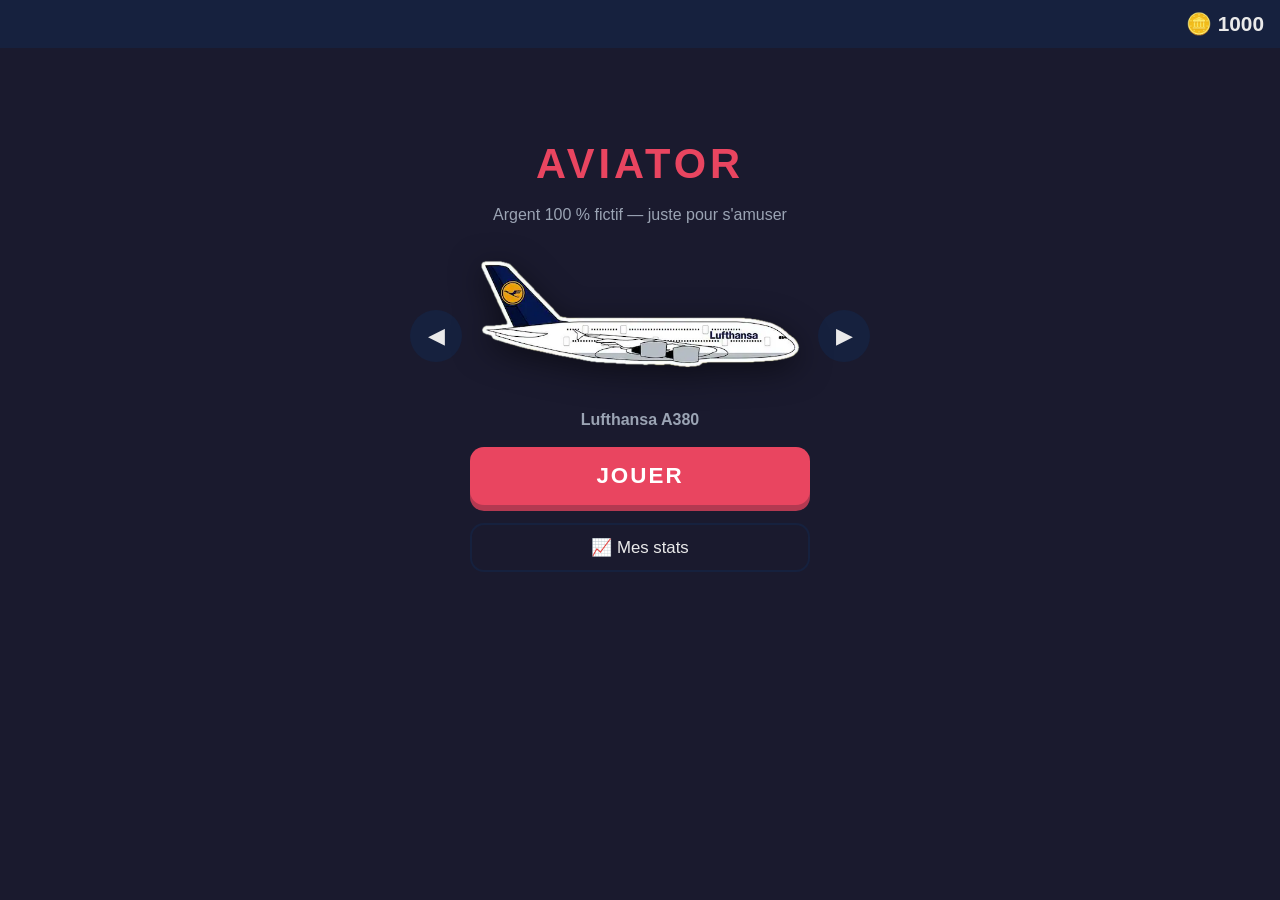
==== index.html @ a74d17c8 "fix: favicon pour éviter le 404 console Co-Authored-By: Claude Fable 5 <noreply@anthropic.com>" ====
<!DOCTYPE html>
<html lang="fr">
<head>
  <meta charset="UTF-8">
  <meta name="viewport" content="width=device-width, initial-scale=1, viewport-fit=cover">
  <meta name="theme-color" content="#16213E">
  <title>Aviator — argent fictif</title>
  <link rel="stylesheet" href="style.css">
  <link rel="manifest" href="manifest.json">
  <link rel="apple-touch-icon" href="img/icon-192.png">
  <link rel="icon" href="img/icon-192.png">
</head>
<body>
  <header class="entete">
    <button id="btn-retour-salon" class="btn-retour cache">← Salon</button>
    <div class="solde">🪙 <span id="affiche-solde">1000</span></div>
    <button id="btn-recharger" class="btn-recharger cache">Recharger</button>
  </header>

  <!-- ÉCRAN SALON -->
  <section id="ecran-salon" class="ecran">
    <h1 class="titre">AVIATOR</h1>
    <p class="sous-titre">Argent 100 % fictif — juste pour s'amuser</p>
    <div class="carrousel">
      <button id="btn-avion-prec" class="fleche" aria-label="Avion précédent">◀</button>
      <div class="avion-vitrine">
        <img id="img-avion-salon" src="img/lufthansa.png" alt="Avion sélectionné">
        <div id="nom-avion" class="nom-avion">Lufthansa A380</div>
      </div>
      <button id="btn-avion-suiv" class="fleche" aria-label="Avion suivant">▶</button>
    </div>
    <button id="btn-jouer" class="btn-principal">JOUER</button>
    <button id="btn-stats" class="btn-secondaire">📈 Mes stats</button>
  </section>

  <!-- ÉCRAN JEU -->
  <section id="ecran-jeu" class="ecran cache">
    <div id="bande-crashs" class="bande-crashs"></div>
    <div class="zone-vol">
      <canvas id="canvas-vol"></canvas>
      <div id="affiche-mult" class="mult">x1.00</div>
      <div id="message-vol" class="message-vol">Prochain vol dans <span id="compte-rebours">5</span> s</div>
    </div>
    <div class="panneau-mise">
      <div class="ligne-mise">
        <label for="champ-mise">Mise</label>
        <input id="champ-mise" type="number" inputmode="numeric" min="10" step="10" value="50">
        <div class="mises-rapides">
          <button data-mise="10">10</button><button data-mise="50">50</button>
          <button data-mise="100">100</button><button data-mise="max">MAX</button>
        </div>
      </div>
      <div class="ligne-mise">
        <label for="champ-auto">Auto-encaisser à</label>
        <input id="champ-auto" type="number" inputmode="decimal" min="1.1" step="0.1" placeholder="x (optionnel)">
      </div>
      <button id="btn-action" class="btn-principal">MISER</button>
      <div id="message-erreur" class="message-erreur"></div>
    </div>
  </section>

  <!-- ÉCRAN STATS -->
  <section id="ecran-stats" class="ecran cache">
    <h2>📈 Évolution du capital</h2>
    <div class="selecteur-duree" id="selecteur-duree">
      <button data-duree="10">10</button>
      <button data-duree="25">25</button>
      <button data-duree="50">50</button>
      <button data-duree="tout" class="actif">Tout</button>
    </div>
    <canvas id="canvas-stats"></canvas>
    <div id="resume-stats" class="resume-stats"></div>
  </section>

  <script src="game.js"></script>
  <script src="app.js"></script>
</body>
</html>
---- style.css ----
* { margin: 0; padding: 0; box-sizing: border-box; }
:root {
  --fond: #1A1A2E; --panneau: #16213E; --accent: #E94560;
  --texte: #EAEAEA; --texte-faible: #9BA4B4;
  --vert: #2ECC71; --rouge: #E74C3C; --or: #F1C40F;
}
html, body { height: 100%; }
body {
  background: var(--fond); color: var(--texte);
  font-family: -apple-system, BlinkMacSystemFont, "Segoe UI", sans-serif;
  display: flex; flex-direction: column;
  padding: env(safe-area-inset-top) env(safe-area-inset-right) env(safe-area-inset-bottom) env(safe-area-inset-left);
  -webkit-user-select: none; user-select: none;
}
.cache { display: none !important; }

.entete {
  display: flex; align-items: center; justify-content: space-between;
  padding: 12px 16px; background: var(--panneau);
  position: sticky; top: 0; z-index: 10;
}
.solde { font-size: 1.3rem; font-weight: 700; margin-left: auto; }
.btn-retour, .btn-recharger {
  background: none; border: 1px solid var(--texte-faible); color: var(--texte);
  border-radius: 8px; padding: 6px 12px; font-size: 0.9rem;
}
.btn-recharger { border-color: var(--vert); color: var(--vert); margin-left: 12px; }
.btn-retour:disabled { opacity: 0.35; }

.ecran { flex: 1; display: flex; flex-direction: column; align-items: center; padding: 20px 16px; gap: 18px; overflow-y: auto; }

.titre { font-size: 2.6rem; letter-spacing: 4px; color: var(--accent); margin-top: 8vh; }
.sous-titre { color: var(--texte-faible); }
.carrousel { display: flex; align-items: center; gap: 8px; width: 100%; justify-content: center; }
.fleche {
  background: var(--panneau); color: var(--texte); border: none; border-radius: 50%;
  width: 52px; height: 52px; font-size: 1.4rem; flex-shrink: 0;
}
.fleche:active { background: var(--accent); }
.avion-vitrine { text-align: center; width: min(60vw, 340px); }
.avion-vitrine img { width: 100%; height: auto; filter: drop-shadow(0 8px 16px rgba(0,0,0,0.5)); }
.nom-avion { margin-top: 10px; color: var(--texte-faible); font-weight: 600; }

.btn-principal {
  background: var(--accent); color: white; border: none; border-radius: 14px;
  font-size: 1.4rem; font-weight: 800; padding: 16px 0; width: min(80vw, 340px);
  letter-spacing: 2px; box-shadow: 0 6px 0 #B33951;
}
.btn-principal:active { transform: translateY(3px); box-shadow: 0 3px 0 #B33951; }
.btn-principal:disabled { background: #555; box-shadow: none; }
.btn-principal.mode-encaisser { background: var(--vert); box-shadow: 0 6px 0 #1E8449; }
.btn-secondaire {
  background: none; border: 2px solid var(--panneau); color: var(--texte);
  border-radius: 14px; font-size: 1.05rem; padding: 12px 0; width: min(80vw, 340px);
}

.bande-crashs { display: flex; gap: 6px; width: 100%; overflow-x: auto; padding-bottom: 4px; }
.puce-crash { border-radius: 12px; padding: 4px 10px; font-size: 0.85rem; font-weight: 700; flex-shrink: 0; background: var(--panneau); }
.puce-crash.bas { color: var(--rouge); }
.puce-crash.moyen { color: var(--vert); }
.puce-crash.haut { color: var(--or); }

.zone-vol { position: relative; width: 100%; }
#canvas-vol { width: 100%; height: 42vh; display: block; background: var(--panneau); border-radius: 14px; }
.mult {
  position: absolute; top: 12px; left: 0; right: 0; text-align: center;
  font-size: 2.6rem; font-weight: 800; pointer-events: none;
}
.mult.crash { color: var(--rouge); }
.mult.gagne { color: var(--vert); }
.message-vol {
  position: absolute; bottom: 12px; left: 0; right: 0; text-align: center;
  color: var(--texte-faible); pointer-events: none;
}

.panneau-mise { width: 100%; max-width: 420px; display: flex; flex-direction: column; gap: 12px; }
.ligne-mise { display: flex; align-items: center; gap: 10px; flex-wrap: wrap; }
.ligne-mise label { color: var(--texte-faible); font-size: 0.95rem; }
.ligne-mise input {
  background: var(--panneau); border: 1px solid #2C3E66; color: var(--texte);
  border-radius: 10px; padding: 12px; font-size: 1.1rem; width: 110px; text-align: center;
}
.mises-rapides { display: flex; gap: 6px; }
.mises-rapides button {
  background: var(--panneau); color: var(--texte); border: none;
  border-radius: 8px; padding: 10px 12px; font-size: 0.9rem;
}
.message-erreur { color: var(--rouge); text-align: center; min-height: 1.2em; font-size: 0.95rem; }

#ecran-stats h2 { margin-top: 8px; }
.selecteur-duree { display: flex; gap: 8px; }
.selecteur-duree button {
  background: var(--panneau); color: var(--texte-faible); border: none;
  border-radius: 10px; padding: 10px 18px; font-size: 1rem; font-weight: 600;
}
.selecteur-duree button.actif { background: var(--accent); color: white; }
#canvas-stats { width: 100%; max-width: 480px; height: 40vh; background: var(--panneau); border-radius: 14px; }
.resume-stats { display: grid; grid-template-columns: 1fr 1fr; gap: 10px; width: 100%; max-width: 480px; }
.carte-stat { background: var(--panneau); border-radius: 12px; padding: 12px; text-align: center; }
.carte-stat .valeur { font-size: 1.3rem; font-weight: 800; }
.carte-stat .libelle { color: var(--texte-faible); font-size: 0.8rem; margin-top: 2px; }
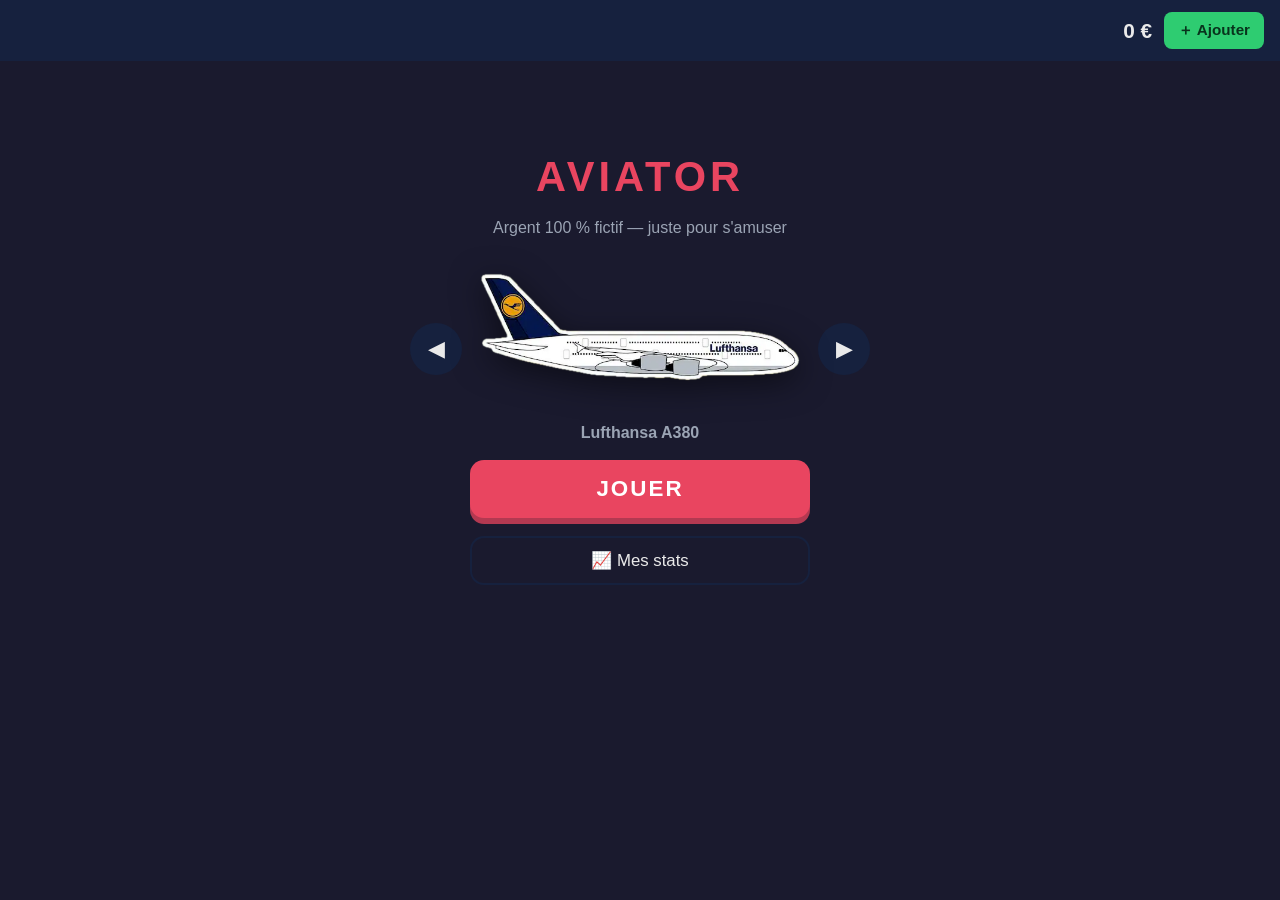
==== commit b16887c1: "feat: euros, dépôts d'argent fictif, 3 nouvelles livrées et vue bilan - départ à 0 €, symbole € part" ====
--- a/index.html
+++ b/index.html
@@ -13,8 +13,8 @@
 <body>
   <header class="entete">
     <button id="btn-retour-salon" class="btn-retour cache">← Salon</button>
-    <div class="solde">🪙 <span id="affiche-solde">1000</span></div>
-    <button id="btn-recharger" class="btn-recharger cache">Recharger</button>
+    <div class="solde"><span id="affiche-solde">0</span> €</div>
+    <button id="btn-deposer" class="btn-deposer">＋ Ajouter</button>
   </header>
 
   <!-- ÉCRAN SALON -->
@@ -44,7 +44,7 @@
     <div class="panneau-mise">
       <div class="ligne-mise">
         <label for="champ-mise">Mise</label>
-        <input id="champ-mise" type="number" inputmode="numeric" min="10" step="10" value="50">
+        <input id="champ-mise" type="number" inputmode="numeric" min="1" step="1" value="10">
         <div class="mises-rapides">
           <button data-mise="10">10</button><button data-mise="50">50</button>
           <button data-mise="100">100</button><button data-mise="max">MAX</button>
@@ -54,6 +54,7 @@
         <label for="champ-auto">Auto-encaisser à</label>
         <input id="champ-auto" type="number" inputmode="decimal" min="1.1" step="0.1" placeholder="x (optionnel)">
       </div>
+      <button id="btn-auto-mise" class="btn-toggle">🔁 Mise auto : OFF</button>
       <button id="btn-action" class="btn-principal">MISER</button>
       <div id="message-erreur" class="message-erreur"></div>
     </div>
@@ -61,7 +62,11 @@
 
   <!-- ÉCRAN STATS -->
   <section id="ecran-stats" class="ecran cache">
-    <h2>📈 Évolution du capital</h2>
+    <h2>📈 Mon évolution</h2>
+    <div class="selecteur-duree" id="selecteur-vue">
+      <button data-vue="capital" class="actif">Capital</button>
+      <button data-vue="bilan">Bilan ±</button>
+    </div>
     <div class="selecteur-duree" id="selecteur-duree">
       <button data-duree="10">10</button>
       <button data-duree="25">25</button>
@@ -72,6 +77,28 @@
     <div id="resume-stats" class="resume-stats"></div>
   </section>
 
+  <!-- FENÊTRE DE DÉPÔT -->
+  <div id="voile-depot" class="voile cache">
+    <div class="modale">
+      <h3>💶 Ajouter de l'argent fictif</h3>
+      <p class="note-depot">C'est du faux argent, ajoute ce que tu veux !</p>
+      <div class="grille-depot">
+        <button data-depot="10">10 €</button>
+        <button data-depot="20">20 €</button>
+        <button data-depot="50">50 €</button>
+        <button data-depot="100">100 €</button>
+        <button data-depot="200">200 €</button>
+        <button data-depot="500">500 €</button>
+      </div>
+      <div class="ligne-depot">
+        <input id="champ-depot" type="number" inputmode="numeric" min="1" placeholder="Montant libre">
+        <button id="btn-valider-depot">Ajouter</button>
+      </div>
+      <div id="message-depot" class="message-erreur"></div>
+      <button id="btn-fermer-depot" class="btn-fermer">Fermer</button>
+    </div>
+  </div>
+
   <script src="game.js"></script>
   <script src="app.js"></script>
 </body>
--- a/style.css
+++ b/style.css
@@ -20,11 +20,14 @@
   position: sticky; top: 0; z-index: 10;
 }
 .solde { font-size: 1.3rem; font-weight: 700; margin-left: auto; }
-.btn-retour, .btn-recharger {
+.btn-retour {
   background: none; border: 1px solid var(--texte-faible); color: var(--texte);
   border-radius: 8px; padding: 6px 12px; font-size: 0.9rem;
 }
-.btn-recharger { border-color: var(--vert); color: var(--vert); margin-left: 12px; }
+.btn-deposer {
+  background: var(--vert); border: none; color: #08331C; font-weight: 800;
+  border-radius: 8px; padding: 8px 14px; font-size: 0.95rem; margin-left: 12px;
+}
 .btn-retour:disabled { opacity: 0.35; }
 
 .ecran { flex: 1; display: flex; flex-direction: column; align-items: center; padding: 20px 16px; gap: 18px; overflow-y: auto; }
@@ -87,6 +90,12 @@
 }
 .message-erreur { color: var(--rouge); text-align: center; min-height: 1.2em; font-size: 0.95rem; }
 
+.btn-toggle {
+  background: var(--panneau); color: var(--texte-faible); border: 2px solid #2C3E66;
+  border-radius: 10px; padding: 12px 0; font-size: 1rem; font-weight: 700; width: 100%;
+}
+.btn-toggle.actif { background: var(--accent); border-color: var(--accent); color: white; }
+
 #ecran-stats h2 { margin-top: 8px; }
 .selecteur-duree { display: flex; gap: 8px; }
 .selecteur-duree button {
@@ -98,4 +107,37 @@
 .resume-stats { display: grid; grid-template-columns: 1fr 1fr; gap: 10px; width: 100%; max-width: 480px; }
 .carte-stat { background: var(--panneau); border-radius: 12px; padding: 12px; text-align: center; }
 .carte-stat .valeur { font-size: 1.3rem; font-weight: 800; }
+.carte-stat .valeur.positif { color: var(--vert); }
+.carte-stat .valeur.negatif { color: var(--rouge); }
 .carte-stat .libelle { color: var(--texte-faible); font-size: 0.8rem; margin-top: 2px; }
+
+/* --- fenêtre de dépôt --- */
+.voile {
+  position: fixed; inset: 0; background: rgba(0,0,0,0.65); z-index: 100;
+  display: flex; align-items: center; justify-content: center; padding: 20px;
+}
+.modale {
+  background: var(--fond); border: 1px solid #2C3E66; border-radius: 18px;
+  padding: 22px; width: 100%; max-width: 380px; display: flex; flex-direction: column; gap: 14px;
+}
+.modale h3 { text-align: center; }
+.note-depot { color: var(--texte-faible); text-align: center; font-size: 0.9rem; }
+.grille-depot { display: grid; grid-template-columns: 1fr 1fr 1fr; gap: 10px; }
+.grille-depot button {
+  background: var(--panneau); color: var(--texte); border: 2px solid #2C3E66;
+  border-radius: 12px; padding: 16px 0; font-size: 1.1rem; font-weight: 800;
+}
+.grille-depot button:active { background: var(--vert); color: #08331C; border-color: var(--vert); }
+.ligne-depot { display: flex; gap: 10px; }
+.ligne-depot input {
+  flex: 1; background: var(--panneau); border: 1px solid #2C3E66; color: var(--texte);
+  border-radius: 10px; padding: 12px; font-size: 1.05rem; text-align: center;
+}
+.ligne-depot button {
+  background: var(--vert); color: #08331C; border: none; border-radius: 10px;
+  padding: 12px 18px; font-weight: 800; font-size: 1rem;
+}
+.btn-fermer {
+  background: none; border: none; color: var(--texte-faible);
+  font-size: 1rem; padding: 8px; text-decoration: underline;
+}
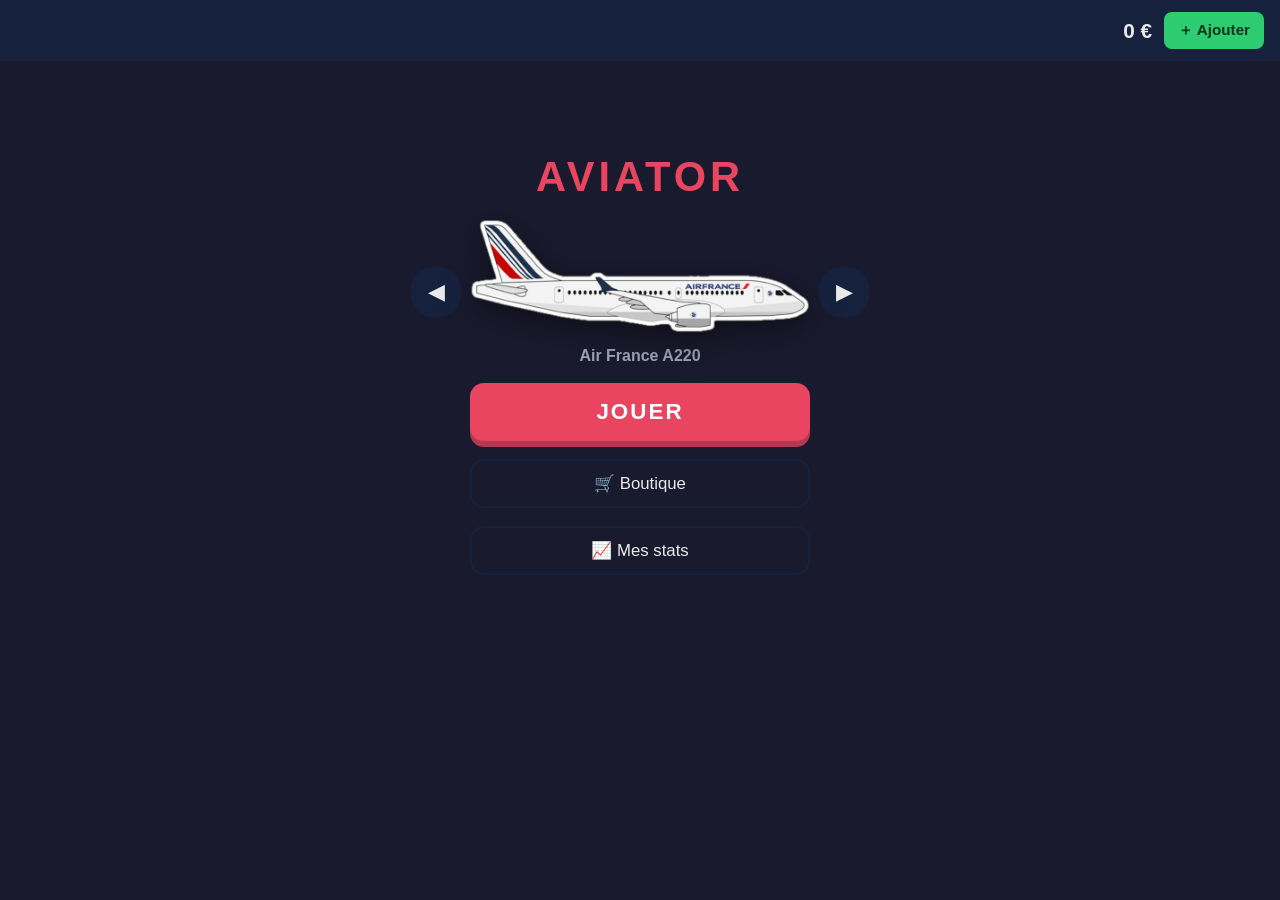
==== commit 4cc1edad: "feat: boutique d'avions, 10 modèles, remise à zéro du solde - 10 avions détourés (Air France A220 ->" ====
--- a/index.html
+++ b/index.html
@@ -4,7 +4,7 @@
   <meta charset="UTF-8">
   <meta name="viewport" content="width=device-width, initial-scale=1, viewport-fit=cover">
   <meta name="theme-color" content="#16213E">
-  <title>Aviator — argent fictif</title>
+  <title>Aviator</title>
   <link rel="stylesheet" href="style.css">
   <link rel="manifest" href="manifest.json">
   <link rel="apple-touch-icon" href="img/icon-192.png">
@@ -20,16 +20,16 @@
   <!-- ÉCRAN SALON -->
   <section id="ecran-salon" class="ecran">
     <h1 class="titre">AVIATOR</h1>
-    <p class="sous-titre">Argent 100 % fictif — juste pour s'amuser</p>
     <div class="carrousel">
       <button id="btn-avion-prec" class="fleche" aria-label="Avion précédent">◀</button>
       <div class="avion-vitrine">
-        <img id="img-avion-salon" src="img/lufthansa.png" alt="Avion sélectionné">
-        <div id="nom-avion" class="nom-avion">Lufthansa A380</div>
+        <img id="img-avion-salon" src="img/placeholder.png" alt="Avion sélectionné">
+        <div id="nom-avion" class="nom-avion">Avion 1</div>
       </div>
       <button id="btn-avion-suiv" class="fleche" aria-label="Avion suivant">▶</button>
     </div>
     <button id="btn-jouer" class="btn-principal">JOUER</button>
+    <button id="btn-boutique" class="btn-secondaire">🛒 Boutique</button>
     <button id="btn-stats" class="btn-secondaire">📈 Mes stats</button>
   </section>
 
@@ -60,6 +60,13 @@
     </div>
   </section>
 
+  <!-- ÉCRAN BOUTIQUE -->
+  <section id="ecran-boutique" class="ecran cache">
+    <h2>🛒 Boutique</h2>
+    <div id="message-boutique" class="message-boutique"></div>
+    <div id="grille-boutique" class="grille-boutique"></div>
+  </section>
+
   <!-- ÉCRAN STATS -->
   <section id="ecran-stats" class="ecran cache">
     <h2>📈 Mon évolution</h2>
@@ -80,8 +87,7 @@
   <!-- FENÊTRE DE DÉPÔT -->
   <div id="voile-depot" class="voile cache">
     <div class="modale">
-      <h3>💶 Ajouter de l'argent fictif</h3>
-      <p class="note-depot">C'est du faux argent, ajoute ce que tu veux !</p>
+      <h3>💶 Ajouter de l'argent</h3>
       <div class="grille-depot">
         <button data-depot="10">10 €</button>
         <button data-depot="20">20 €</button>
--- a/style.css
+++ b/style.css
@@ -141,3 +141,34 @@
   background: none; border: none; color: var(--texte-faible);
   font-size: 1rem; padding: 8px; text-decoration: underline;
 }
+
+/* --- boutique --- */
+.message-boutique { color: var(--vert); min-height: 1.3em; text-align: center; font-weight: 600; }
+.message-boutique.erreur { color: var(--rouge); }
+.grille-boutique {
+  display: grid; grid-template-columns: 1fr 1fr; gap: 12px;
+  width: 100%; max-width: 520px;
+}
+.carte-avion {
+  background: var(--panneau); border: 2px solid #2C3E66; border-radius: 16px;
+  padding: 12px; display: flex; flex-direction: column; align-items: center; gap: 8px;
+  position: relative; overflow: hidden;
+}
+.carte-avion.choisi { border-color: var(--vert); }
+.carte-avion .vignette { position: relative; width: 100%; }
+.carte-avion img { width: 100%; height: auto; display: block; }
+.carte-avion.verrouille img { filter: grayscale(1) brightness(0.4); }
+.carte-avion.verrouille .vignette::after {
+  content: '🔒'; position: absolute; inset: 0;
+  display: flex; align-items: center; justify-content: center;
+  font-size: 2.2rem; text-shadow: 0 2px 8px rgba(0,0,0,0.8);
+}
+.carte-avion .nom { font-weight: 700; font-size: 0.95rem; text-align: center; }
+.carte-avion .prix { color: var(--or); font-weight: 800; }
+.carte-avion button {
+  width: 100%; border: none; border-radius: 10px; padding: 10px 0;
+  font-size: 0.95rem; font-weight: 800;
+  background: var(--accent); color: white;
+}
+.carte-avion button.secondaire { background: #2C3E66; color: var(--texte); }
+.carte-avion button:disabled { background: #3A4157; color: var(--texte-faible); }
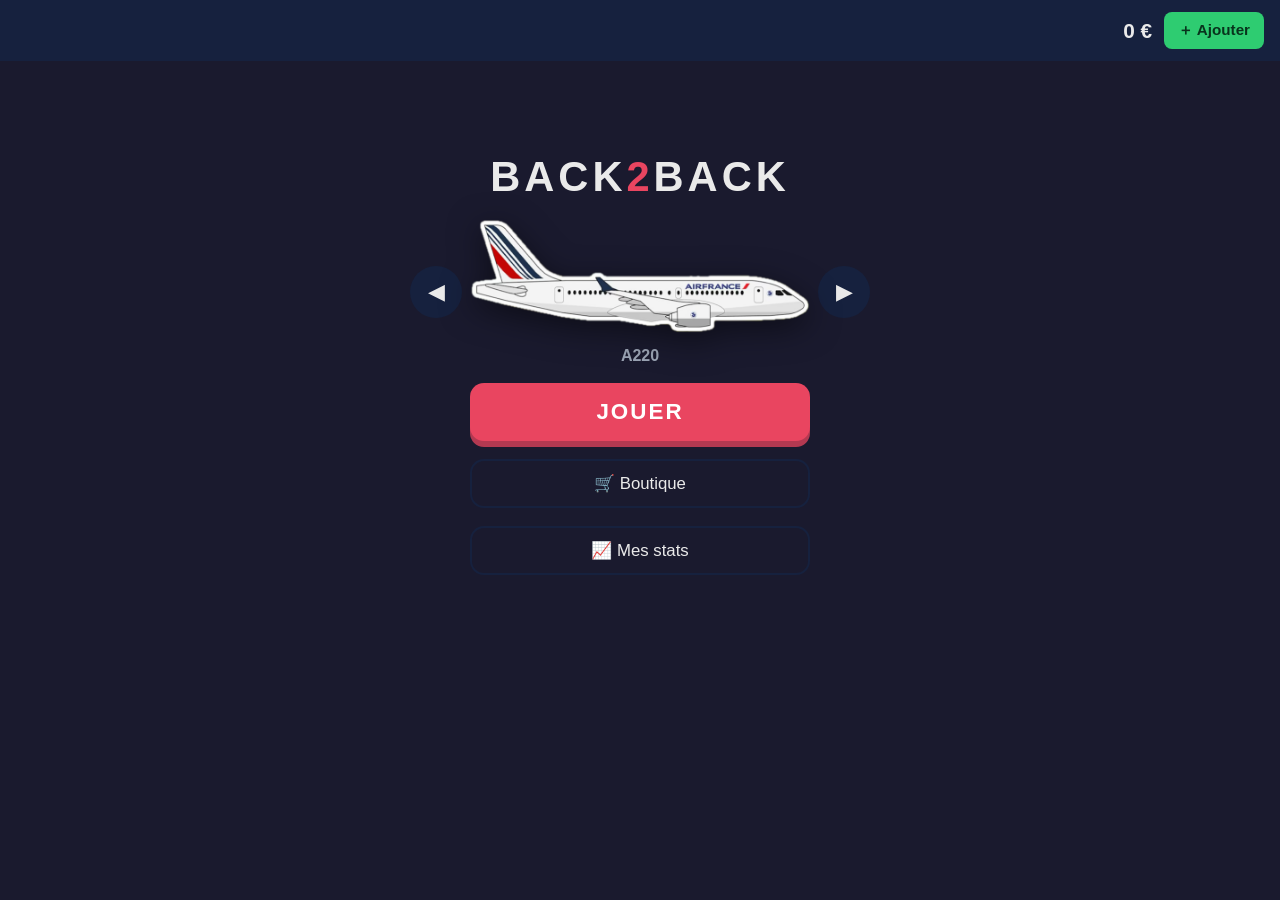
==== commit ec9dd117: "Back2Back : recharge bridée, boutique alignée, décor radar du B-2 - le jeu s'appelle Back2Back (titr" ====
--- a/index.html
+++ b/index.html
@@ -4,7 +4,7 @@
   <meta charset="UTF-8">
   <meta name="viewport" content="width=device-width, initial-scale=1, viewport-fit=cover">
   <meta name="theme-color" content="#16213E">
-  <title>Aviator</title>
+  <title>Back2Back</title>
   <link rel="stylesheet" href="style.css">
   <link rel="manifest" href="manifest.json">
   <link rel="apple-touch-icon" href="img/icon-192.png">
@@ -19,7 +19,7 @@
 
   <!-- ÉCRAN SALON -->
   <section id="ecran-salon" class="ecran">
-    <h1 class="titre">AVIATOR</h1>
+    <h1 class="titre">BACK<span class="deux">2</span>BACK</h1>
     <div class="carrousel">
       <button id="btn-avion-prec" class="fleche" aria-label="Avion précédent">◀</button>
       <div class="avion-vitrine">
@@ -44,7 +44,7 @@
     <div class="panneau-mise">
       <div class="ligne-mise">
         <label for="champ-mise">Mise</label>
-        <input id="champ-mise" type="number" inputmode="numeric" min="1" step="1" value="10">
+        <input id="champ-mise" type="number" inputmode="decimal" min="1" step="any" value="10">
         <div class="mises-rapides">
           <button data-mise="10">10</button><button data-mise="50">50</button>
           <button data-mise="100">100</button><button data-mise="max">MAX</button>
@@ -82,26 +82,34 @@
     </div>
     <canvas id="canvas-stats"></canvas>
     <div id="resume-stats" class="resume-stats"></div>
+    <button id="btn-reinit" class="btn-secondaire btn-danger">♻️ Tout remettre à zéro</button>
   </section>
 
   <!-- FENÊTRE DE DÉPÔT -->
   <div id="voile-depot" class="voile cache">
     <div class="modale">
       <h3>💶 Ajouter de l'argent</h3>
-      <div class="grille-depot">
-        <button data-depot="10">10 €</button>
-        <button data-depot="20">20 €</button>
-        <button data-depot="50">50 €</button>
-        <button data-depot="100">100 €</button>
-        <button data-depot="200">200 €</button>
-        <button data-depot="500">500 €</button>
-      </div>
-      <div class="ligne-depot">
-        <input id="champ-depot" type="number" inputmode="numeric" min="1" placeholder="Montant libre">
-        <button id="btn-valider-depot">Ajouter</button>
-      </div>
+      <p class="note-depot" id="note-depot">
+        Recharge de <strong>10 €</strong>, possible uniquement quand ton solde
+        est tombé à <strong>0 €</strong>. Les gros avions se gagnent, ils ne s'achètent pas.
+      </p>
+      <button id="btn-depot-10" class="btn-principal">＋ 10 €</button>
       <div id="message-depot" class="message-erreur"></div>
       <button id="btn-fermer-depot" class="btn-fermer">Fermer</button>
+    </div>
+  </div>
+
+  <!-- CONFIRMATION DE REMISE À ZÉRO -->
+  <div id="voile-reinit" class="voile cache">
+    <div class="modale">
+      <h3>♻️ Tout remettre à zéro ?</h3>
+      <p class="note-depot">
+        Tu repars d'une partie vierge : <strong>0 €</strong>, historique et statistiques
+        effacés, et tous les avions à racheter (sauf le premier).
+        Tu pourras évidemment rejouer et tout redébloquer.
+      </p>
+      <button id="btn-confirmer-reinit" class="btn-principal btn-danger-plein">Oui, recommencer</button>
+      <button id="btn-annuler-reinit" class="btn-fermer">Annuler</button>
     </div>
   </div>
 
--- a/style.css
+++ b/style.css
@@ -29,10 +29,13 @@
   border-radius: 8px; padding: 8px 14px; font-size: 0.95rem; margin-left: 12px;
 }
 .btn-retour:disabled { opacity: 0.35; }
+/* l'ajout d'argent n'est ouvert qu'à 0 € : le bouton s'éteint le reste du temps */
+.btn-deposer:disabled { background: #2C3E66; color: var(--texte-faible); }
 
 .ecran { flex: 1; display: flex; flex-direction: column; align-items: center; padding: 20px 16px; gap: 18px; overflow-y: auto; }
 
-.titre { font-size: 2.6rem; letter-spacing: 4px; color: var(--accent); margin-top: 8vh; }
+.titre { font-size: 2.6rem; letter-spacing: 4px; color: var(--texte); margin-top: 8vh; }
+.titre .deux { color: var(--accent); }
 .sous-titre { color: var(--texte-faible); }
 .carrousel { display: flex; align-items: center; gap: 8px; width: 100%; justify-content: center; }
 .fleche {
@@ -65,6 +68,12 @@
 
 .zone-vol { position: relative; width: 100%; }
 #canvas-vol { width: 100%; height: 42vh; display: block; background: var(--panneau); border-radius: 14px; }
+/* décor du B-2 : la zone de vol vire à l'écran radar (purement cosmétique) */
+.fond-furtif #canvas-vol {
+  background: #0A1410;
+  box-shadow: inset 0 0 60px rgba(46, 204, 113, 0.10), 0 0 0 1px rgba(46, 204, 113, 0.22);
+}
+.fond-furtif .mult { text-shadow: 0 0 18px rgba(46, 204, 113, 0.45); }
 .mult {
   position: absolute; top: 12px; left: 0; right: 0; text-align: center;
   font-size: 2.6rem; font-weight: 800; pointer-events: none;
@@ -122,25 +131,18 @@
 }
 .modale h3 { text-align: center; }
 .note-depot { color: var(--texte-faible); text-align: center; font-size: 0.9rem; }
-.grille-depot { display: grid; grid-template-columns: 1fr 1fr 1fr; gap: 10px; }
-.grille-depot button {
-  background: var(--panneau); color: var(--texte); border: 2px solid #2C3E66;
-  border-radius: 12px; padding: 16px 0; font-size: 1.1rem; font-weight: 800;
+#btn-depot-10 {
+  width: 100%; background: var(--vert); color: #08331C; box-shadow: 0 6px 0 #1E8449;
 }
-.grille-depot button:active { background: var(--vert); color: #08331C; border-color: var(--vert); }
-.ligne-depot { display: flex; gap: 10px; }
-.ligne-depot input {
-  flex: 1; background: var(--panneau); border: 1px solid #2C3E66; color: var(--texte);
-  border-radius: 10px; padding: 12px; font-size: 1.05rem; text-align: center;
-}
-.ligne-depot button {
-  background: var(--vert); color: #08331C; border: none; border-radius: 10px;
-  padding: 12px 18px; font-weight: 800; font-size: 1rem;
-}
+#btn-depot-10:active { box-shadow: 0 3px 0 #1E8449; }
 .btn-fermer {
   background: none; border: none; color: var(--texte-faible);
   font-size: 1rem; padding: 8px; text-decoration: underline;
 }
+
+.btn-danger { border-color: #5A2733; color: var(--rouge); margin-top: 4px; }
+.btn-danger-plein { background: var(--rouge); box-shadow: 0 6px 0 #922B21; }
+.btn-danger-plein:active { box-shadow: 0 3px 0 #922B21; }
 
 /* --- boutique --- */
 .message-boutique { color: var(--vert); min-height: 1.3em; text-align: center; font-weight: 600; }
@@ -149,25 +151,34 @@
   display: grid; grid-template-columns: 1fr 1fr; gap: 12px;
   width: 100%; max-width: 520px;
 }
+/* Toutes les cartes suivent la même trame : image / nom / prix / bouton sur quatre
+   rangées de hauteur identique d'une carte à l'autre, donc avions et boutons
+   restent alignés quelle que soit la longueur du nom. */
 .carte-avion {
   background: var(--panneau); border: 2px solid #2C3E66; border-radius: 16px;
-  padding: 12px; display: flex; flex-direction: column; align-items: center; gap: 8px;
-  position: relative; overflow: hidden;
+  padding: 12px; display: grid; grid-template-rows: auto 1.4em 1.3em auto;
+  align-items: center; gap: 8px; position: relative; overflow: hidden;
 }
 .carte-avion.choisi { border-color: var(--vert); }
-.carte-avion .vignette { position: relative; width: 100%; }
-.carte-avion img { width: 100%; height: auto; display: block; }
+.carte-avion .vignette {
+  position: relative; width: 100%; aspect-ratio: 5 / 2;
+  display: flex; align-items: center; justify-content: center;
+}
+.carte-avion img { max-width: 100%; max-height: 100%; width: auto; height: auto; display: block; }
 .carte-avion.verrouille img { filter: grayscale(1) brightness(0.4); }
 .carte-avion.verrouille .vignette::after {
   content: '🔒'; position: absolute; inset: 0;
   display: flex; align-items: center; justify-content: center;
   font-size: 2.2rem; text-shadow: 0 2px 8px rgba(0,0,0,0.8);
 }
-.carte-avion .nom { font-weight: 700; font-size: 0.95rem; text-align: center; }
-.carte-avion .prix { color: var(--or); font-weight: 800; }
+.carte-avion .nom {
+  font-weight: 700; font-size: 0.95rem; text-align: center;
+  align-self: center; white-space: nowrap; overflow: hidden; text-overflow: ellipsis; max-width: 100%;
+}
+.carte-avion .prix { color: var(--or); font-weight: 800; text-align: center; align-self: center; }
 .carte-avion button {
   width: 100%; border: none; border-radius: 10px; padding: 10px 0;
-  font-size: 0.95rem; font-weight: 800;
+  font-size: 0.95rem; font-weight: 800; align-self: end;
   background: var(--accent); color: white;
 }
 .carte-avion button.secondaire { background: #2C3E66; color: var(--texte); }
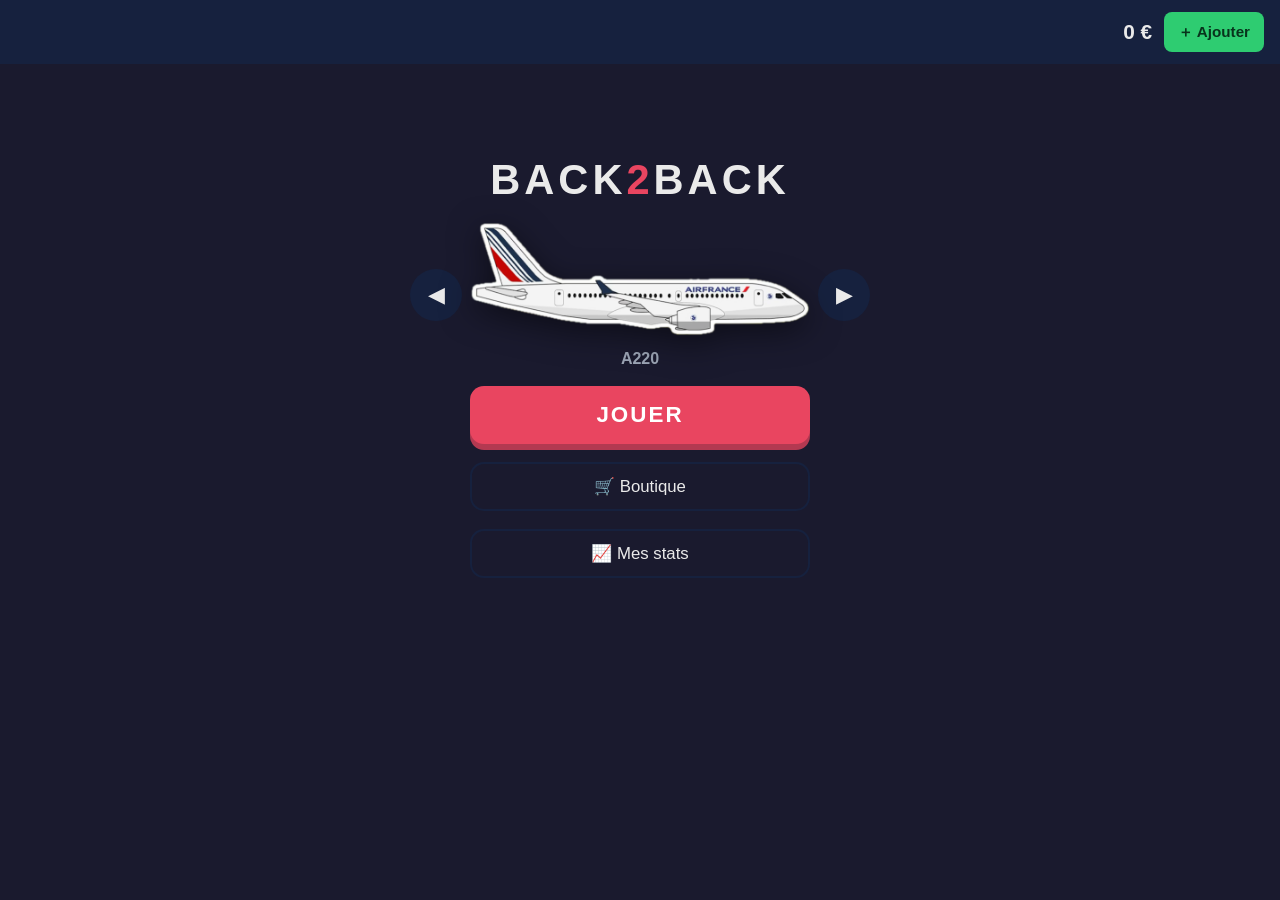
==== commit 80a8c445: "Barème plafonné à 400 €, optimisation téléphone et jeu hors ligne complet Prix : le B-2 passe de 100" ====
--- a/index.html
+++ b/index.html
@@ -4,6 +4,10 @@
   <meta charset="UTF-8">
   <meta name="viewport" content="width=device-width, initial-scale=1, viewport-fit=cover">
   <meta name="theme-color" content="#16213E">
+  <meta name="mobile-web-app-capable" content="yes">
+  <meta name="apple-mobile-web-app-capable" content="yes">
+  <meta name="apple-mobile-web-app-status-bar-style" content="black-translucent">
+  <meta name="apple-mobile-web-app-title" content="Back2Back">
   <title>Back2Back</title>
   <link rel="stylesheet" href="style.css">
   <link rel="manifest" href="manifest.json">
--- a/style.css
+++ b/style.css
@@ -1,16 +1,26 @@
 * { margin: 0; padding: 0; box-sizing: border-box; }
+/* Téléphone : pas de flash gris au toucher, pas de zoom au double-tap,
+   et les boutons répondent sans le délai de 300 ms. */
+* { -webkit-tap-highlight-color: transparent; }
+button, input { touch-action: manipulation; font-family: inherit; }
+button { cursor: pointer; }
 :root {
   --fond: #1A1A2E; --panneau: #16213E; --accent: #E94560;
   --texte: #EAEAEA; --texte-faible: #9BA4B4;
   --vert: #2ECC71; --rouge: #E74C3C; --or: #F1C40F;
 }
 html, body { height: 100%; }
+/* 100dvh suit la barre d'URL des navigateurs mobiles, contrairement à 100vh
+   qui laisse un bout de page sous l'écran. */
+@supports (height: 100dvh) { html, body { height: 100dvh; } }
 body {
   background: var(--fond); color: var(--texte);
   font-family: -apple-system, BlinkMacSystemFont, "Segoe UI", sans-serif;
   display: flex; flex-direction: column;
   padding: env(safe-area-inset-top) env(safe-area-inset-right) env(safe-area-inset-bottom) env(safe-area-inset-left);
   -webkit-user-select: none; user-select: none;
+  overscroll-behavior: none;      /* pas de rebond ni de « tirer pour recharger » */
+  -webkit-text-size-adjust: 100%; /* iOS ne regrossit pas le texte en paysage */
 }
 .cache { display: none !important; }
 
@@ -22,17 +32,21 @@
 .solde { font-size: 1.3rem; font-weight: 700; margin-left: auto; }
 .btn-retour {
   background: none; border: 1px solid var(--texte-faible); color: var(--texte);
-  border-radius: 8px; padding: 6px 12px; font-size: 0.9rem;
+  border-radius: 8px; padding: 6px 12px; font-size: 0.9rem; min-height: 40px;
 }
 .btn-deposer {
   background: var(--vert); border: none; color: #08331C; font-weight: 800;
-  border-radius: 8px; padding: 8px 14px; font-size: 0.95rem; margin-left: 12px;
+  border-radius: 8px; padding: 8px 14px; font-size: 0.95rem; margin-left: 12px; min-height: 40px;
 }
 .btn-retour:disabled { opacity: 0.35; }
 /* l'ajout d'argent n'est ouvert qu'à 0 € : le bouton s'éteint le reste du temps */
 .btn-deposer:disabled { background: #2C3E66; color: var(--texte-faible); }
 
-.ecran { flex: 1; display: flex; flex-direction: column; align-items: center; padding: 20px 16px; gap: 18px; overflow-y: auto; }
+.ecran {
+  flex: 1; display: flex; flex-direction: column; align-items: center;
+  padding: 20px 16px; gap: 18px;
+  overflow-y: auto; -webkit-overflow-scrolling: touch; overscroll-behavior: contain;
+}
 
 .titre { font-size: 2.6rem; letter-spacing: 4px; color: var(--texte); margin-top: 8vh; }
 .titre .deux { color: var(--accent); }
@@ -67,7 +81,14 @@
 .puce-crash.haut { color: var(--or); }
 
 .zone-vol { position: relative; width: 100%; }
-#canvas-vol { width: 100%; height: 42vh; display: block; background: var(--panneau); border-radius: 14px; }
+#canvas-vol { width: 100%; height: 100%; display: block; background: var(--panneau); border-radius: 14px; }
+
+/* L'écran de jeu ne défile jamais : la bande de crashs et le panneau de mise
+   gardent leur taille, la zone de vol absorbe tout ce qui reste. Le jeu tient
+   donc entier de l'iPhone SE au grand format, sans hauteur en dur. */
+#ecran-jeu { overflow: hidden; justify-content: flex-start; }
+#ecran-jeu .bande-crashs, #ecran-jeu .panneau-mise { flex: 0 0 auto; }
+#ecran-jeu .zone-vol { flex: 1 1 auto; min-height: 150px; }
 /* décor du B-2 : la zone de vol vire à l'écran radar (purement cosmétique) */
 .fond-furtif #canvas-vol {
   background: #0A1410;
@@ -86,17 +107,22 @@
 }
 
 .panneau-mise { width: 100%; max-width: 420px; display: flex; flex-direction: column; gap: 12px; }
+.panneau-mise .btn-principal { width: 100%; }
 .ligne-mise { display: flex; align-items: center; gap: 10px; flex-wrap: wrap; }
 .ligne-mise label { color: var(--texte-faible); font-size: 0.95rem; }
 .ligne-mise input {
   background: var(--panneau); border: 1px solid #2C3E66; color: var(--texte);
   border-radius: 10px; padding: 12px; font-size: 1.1rem; width: 110px; text-align: center;
-}
-.mises-rapides { display: flex; gap: 6px; }
+  min-width: 0;
+}
+#champ-auto { flex: 1; width: auto; }
+.mises-rapides { display: flex; gap: 6px; flex: 1; }
 .mises-rapides button {
   background: var(--panneau); color: var(--texte); border: none;
-  border-radius: 8px; padding: 10px 12px; font-size: 0.9rem;
-}
+  border-radius: 8px; padding: 10px 12px; font-size: 0.95rem;
+  flex: 1; min-height: 44px;
+}
+.mises-rapides button:active { background: var(--accent); color: white; }
 .message-erreur { color: var(--rouge); text-align: center; min-height: 1.2em; font-size: 0.95rem; }
 
 .btn-toggle {
@@ -110,9 +136,11 @@
 .selecteur-duree button {
   background: var(--panneau); color: var(--texte-faible); border: none;
   border-radius: 10px; padding: 10px 18px; font-size: 1rem; font-weight: 600;
+  min-height: 44px; flex: 1;
 }
 .selecteur-duree button.actif { background: var(--accent); color: white; }
 #canvas-stats { width: 100%; max-width: 480px; height: 40vh; background: var(--panneau); border-radius: 14px; }
+@supports (height: 100dvh) { #canvas-stats { height: 38dvh; min-height: 200px; } }
 .resume-stats { display: grid; grid-template-columns: 1fr 1fr; gap: 10px; width: 100%; max-width: 480px; }
 .carte-stat { background: var(--panneau); border-radius: 12px; padding: 12px; text-align: center; }
 .carte-stat .valeur { font-size: 1.3rem; font-weight: 800; }
@@ -137,7 +165,7 @@
 #btn-depot-10:active { box-shadow: 0 3px 0 #1E8449; }
 .btn-fermer {
   background: none; border: none; color: var(--texte-faible);
-  font-size: 1rem; padding: 8px; text-decoration: underline;
+  font-size: 1rem; padding: 8px; text-decoration: underline; min-height: 44px;
 }
 
 .btn-danger { border-color: #5A2733; color: var(--rouge); margin-top: 4px; }
@@ -178,8 +206,52 @@
 .carte-avion .prix { color: var(--or); font-weight: 800; text-align: center; align-self: center; }
 .carte-avion button {
   width: 100%; border: none; border-radius: 10px; padding: 10px 0;
-  font-size: 0.95rem; font-weight: 800; align-self: end;
+  font-size: 0.95rem; font-weight: 800; align-self: end; min-height: 44px;
   background: var(--accent); color: white;
 }
 .carte-avion button.secondaire { background: #2C3E66; color: var(--texte); }
 .carte-avion button:disabled { background: #3A4157; color: var(--texte-faible); }
+
+/* --- petits écrans : tout l'écran de jeu doit tenir sans défilement --- */
+@media (max-height: 740px) {
+  .ecran { padding: 12px 14px; gap: 10px; }
+  .titre { font-size: 2.2rem; margin-top: 4vh; }
+  .mult { font-size: 2.1rem; }
+  .btn-principal { font-size: 1.2rem; padding: 13px 0; }
+  .btn-secondaire { padding: 10px 0; }
+  .panneau-mise { gap: 8px; }
+  .ligne-mise input { padding: 9px; }
+  .btn-toggle { padding: 9px 0; }
+  .message-erreur { min-height: 0; }
+}
+/* --- paysage : la zone de vol garde la vedette, le reste se resserre --- */
+@media (orientation: landscape) and (max-height: 560px) {
+  .titre { margin-top: 0; font-size: 1.9rem; }
+  .carrousel { max-width: 420px; }
+  .avion-vitrine { width: min(38vw, 240px); }
+  .mult { font-size: 1.7rem; top: 6px; }
+  /* écran couché : vol à gauche, commandes à droite, plutôt que tout empilé */
+  #ecran-jeu {
+    display: grid; align-items: stretch;
+    grid-template-columns: 1fr minmax(230px, 300px);
+    grid-template-rows: auto minmax(0, 1fr);
+    gap: 10px; padding: 10px 12px;
+  }
+  #ecran-jeu .bande-crashs { grid-column: 1 / -1; }
+  #ecran-jeu .zone-vol { grid-column: 1; min-height: 0; }
+  #ecran-jeu .panneau-mise {
+    grid-column: 2; max-width: none; gap: 7px;
+    overflow-y: auto; overscroll-behavior: contain;
+  }
+  #ecran-jeu .ligne-mise { gap: 6px; }
+  #ecran-jeu .ligne-mise label { font-size: 0.85rem; }
+  #ecran-jeu .ligne-mise input { width: 78px; padding: 7px; font-size: 1rem; }
+  #ecran-jeu .mises-rapides button { min-height: 38px; padding: 6px 8px; font-size: 0.85rem; }
+  #ecran-jeu .btn-toggle { padding: 7px 0; font-size: 0.9rem; }
+  #ecran-jeu .btn-principal { font-size: 1rem; padding: 11px 0; letter-spacing: 1px; }
+}
+/* --- très petits téléphones : la boutique passe en une colonne --- */
+@media (max-width: 340px) {
+  .grille-boutique { grid-template-columns: 1fr; }
+  .resume-stats { grid-template-columns: 1fr; }
+}
